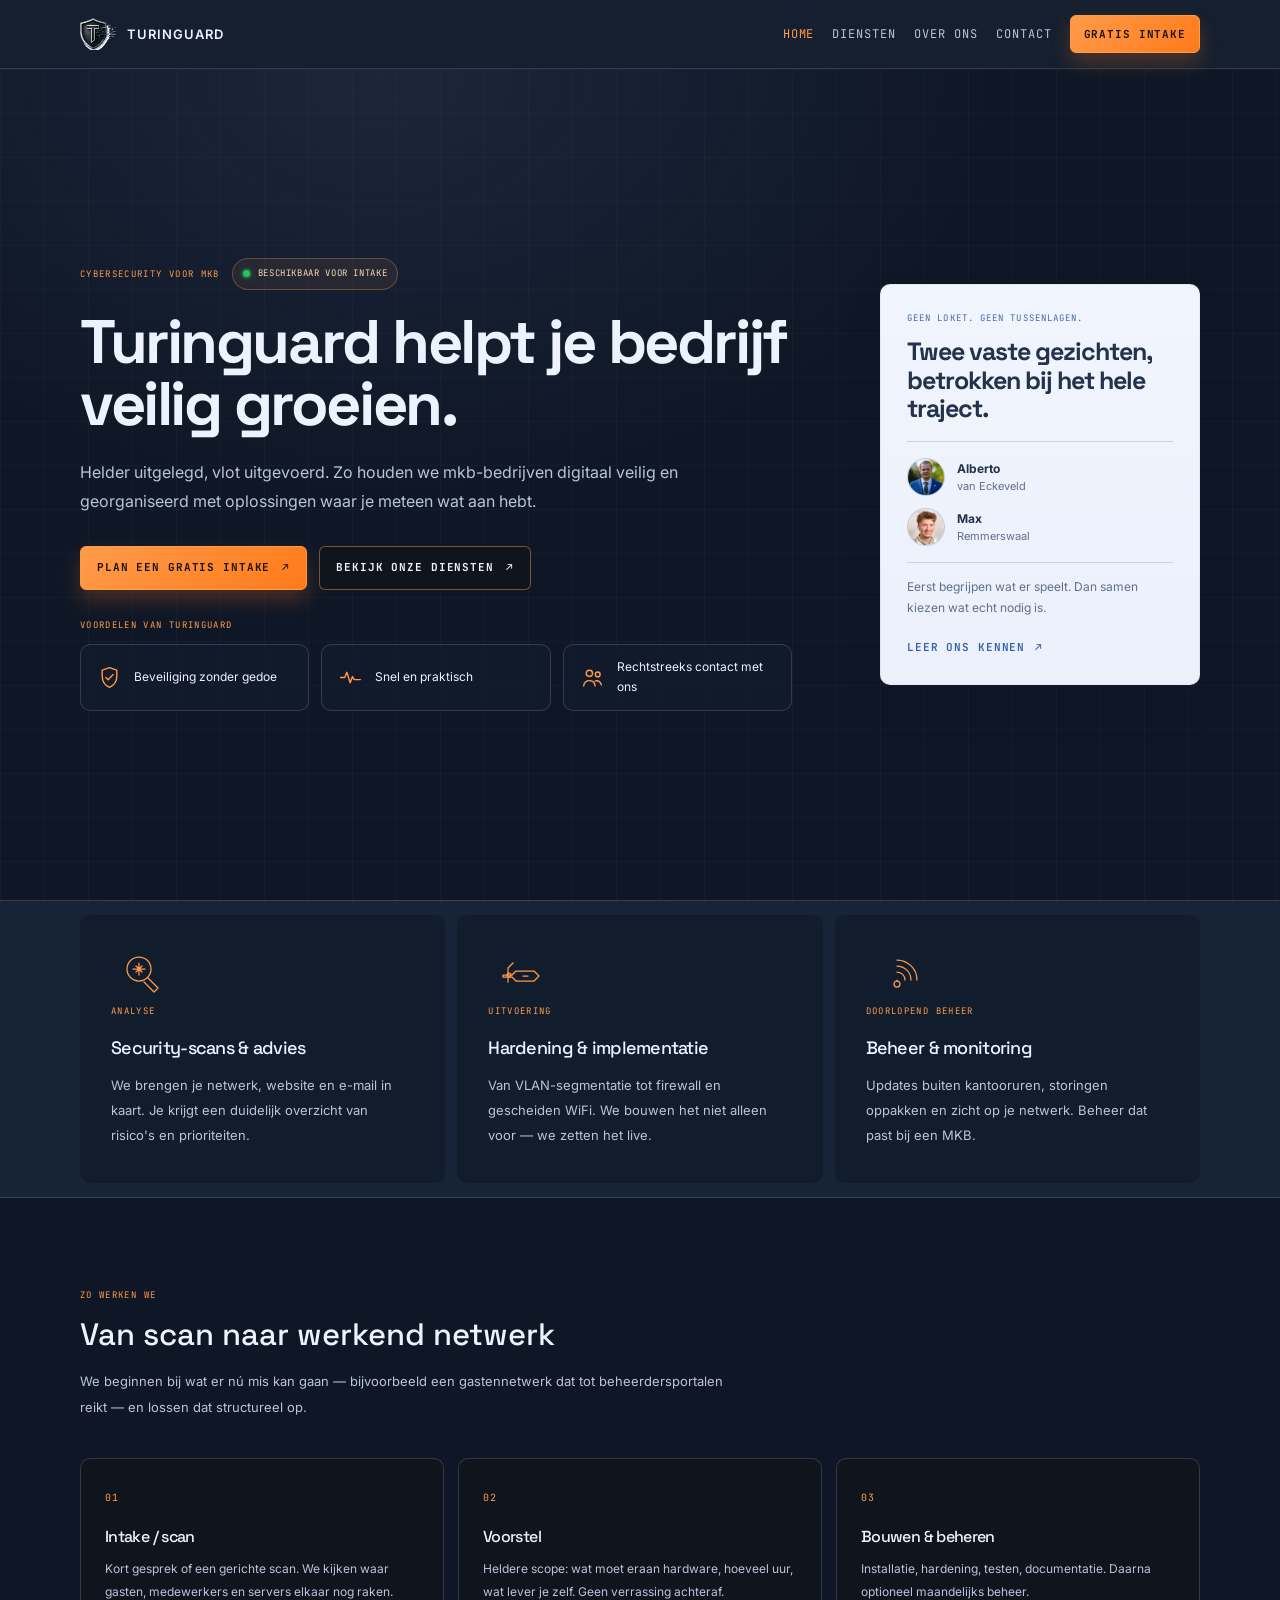
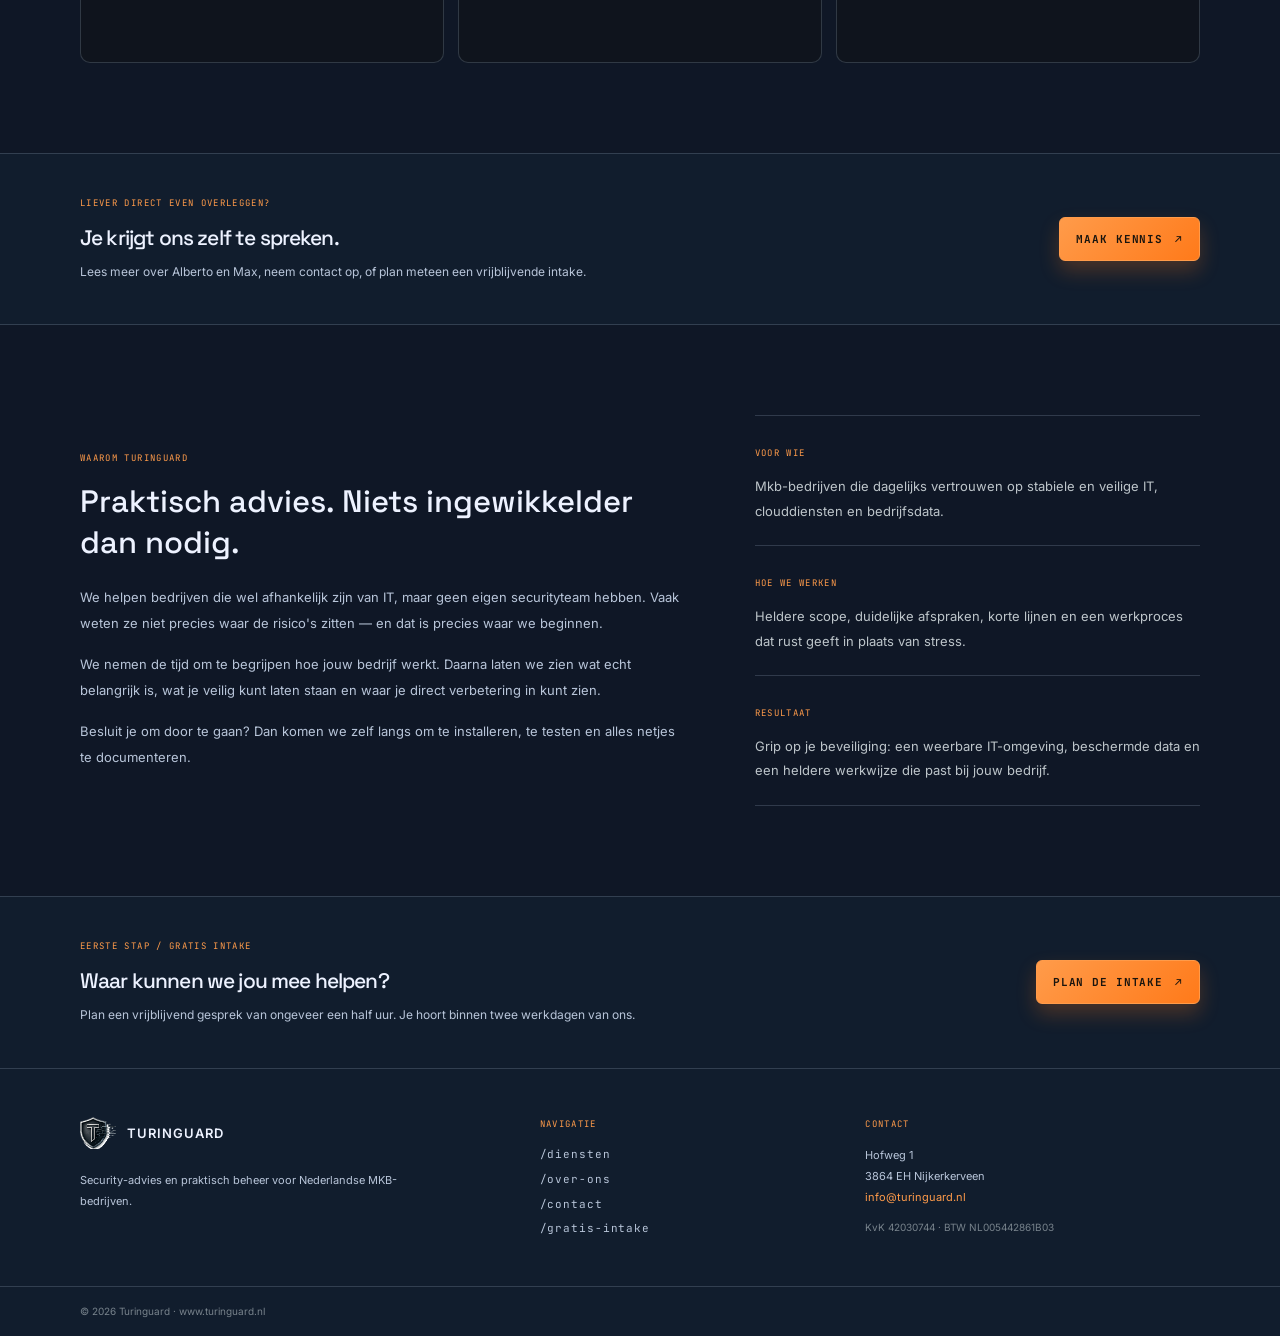
==== index.html @ 965daee1 "Update HTML website" ====
<!doctype html>
<html lang="nl">
  <head>
    <meta charset="utf-8">
    <meta name="viewport" content="width=device-width, initial-scale=1">
    <meta name="theme-color" content="#090b0e">
    <meta name="author" content="Turinguard">
    <meta name="robots" content="index, follow, max-snippet:-1, max-image-preview:large, max-video-preview:-1">
    <meta name="description" content="Turinguard helpt Nederlandse MKB-bedrijven met cybersecurity, security-scans, netwerkhardening, e-mailbeveiliging en praktisch IT-beheer. Start met een gratis intake.">
    <title>Turinguard</title>
    <link rel="canonical" href="https://turinguard.com/">
    <link rel="preconnect" href="https://fonts.googleapis.com">
    <link rel="preconnect" href="https://fonts.gstatic.com" crossorigin>
    <link rel="stylesheet" href="styles.css">
    <meta property="og:type" content="website">
    <meta property="og:site_name" content="Turinguard">
    <meta property="og:url" content="https://turinguard.com/">
    <meta property="og:title" content="Turinguard | Cybersecurity voor het MKB">
    <meta property="og:description" content="Turinguard helpt Nederlandse MKB-bedrijven met cybersecurity, security-scans, netwerkhardening, e-mailbeveiliging en praktisch IT-beheer.">
    <meta property="og:image" content="https://turinguard.com/logo.png">
    <meta name="twitter:card" content="summary_large_image">
    <meta name="twitter:title" content="Turinguard | Cybersecurity voor het MKB">
    <meta name="twitter:description" content="Turinguard helpt Nederlandse MKB-bedrijven met cybersecurity, security-scans, netwerkhardening, e-mailbeveiliging en praktisch IT-beheer.">
    <meta name="twitter:image" content="https://turinguard.com/logo.png">
    <script type="application/ld+json">
      {
        "@context": "https://schema.org",
        "@graph": [
          {
            "@type": "Organization",
            "@id": "https://turinguard.com/#organization",
            "name": "Turinguard",
            "url": "https://turinguard.com/",
            "logo": "https://turinguard.com/logo.png"
          },
          {
            "@type": "WebSite",
            "@id": "https://turinguard.com/#website",
            "name": "Turinguard",
            "url": "https://turinguard.com/",
            "publisher": { "@id": "https://turinguard.com/#organization" }
          }
        ]
      }
    </script>
  </head>
  <body>
    <header class="site-header">
      <div class="header-inner wrap">
        <a class="brand" href="#home" aria-label="Turinguard, home">
          <img src="logo.png" alt="" width="36" height="32">
          <span>TURINGUARD</span>
        </a>
        <details class="mobile-nav">
          <summary aria-label="Navigatie openen"><span></span><span></span><span></span></summary>
          <nav aria-label="Mobiele hoofdnavigatie">
            <a href="index.html" aria-current="page">Home</a>
            <a href="diensten.html">Diensten</a>
            <a href="over-ons.html">Over ons</a>
            <a href="contact.html">Contact</a>
            <a class="button button-small" href="intake.html">Gratis intake</a>
          </nav>
        </details>
        <nav class="desktop-nav" aria-label="Hoofdnavigatie">
          <a href="index.html" aria-current="page">Home</a>
          <a href="diensten.html">Diensten</a>
          <a href="over-ons.html">Over ons</a>
          <a href="contact.html">Contact</a>
          <a class="button button-small" href="intake.html">Gratis intake</a>
        </nav>
      </div>
    </header>

    <main>
      <section class="hero grid-bg" id="home">
        <div class="wrap hero-content">
          <div class="hero-copy">
            <div class="eyebrow-row">
              <p class="eyebrow">Cybersecurity voor MKB</p>
              <span class="status-chip"><span class="status-dot"></span>Beschikbaar voor intake</span>
            </div>
            <h1>Turinguard helpt je bedrijf veilig groeien.</h1>
            <p class="intro">Helder uitgelegd, vlot uitgevoerd. Zo houden we mkb-bedrijven digitaal veilig en georganiseerd met oplossingen waar je meteen wat aan hebt.</p>
            <div class="button-row">
              <a class="button" href="intake.html">Plan een gratis intake <span aria-hidden="true">↗</span></a>
              <a class="button button-outline" href="diensten.html">Bekijk onze diensten <span aria-hidden="true">↗</span></a>
            </div>
            <p class="eyebrow hero-points-title" id="hero-benefits-title">Voordelen van Turinguard</p>
            <ul class="hero-points" aria-labelledby="hero-benefits-title">
              <li><span class="icon-badge icon-shield" aria-hidden="true"><svg viewBox="0 0 24 24" focusable="false"><path d="M12 2.5 19 5v5.8c0 4.9-2.9 8.8-7 10.7-4.1-1.9-7-5.8-7-10.7V5l7-2.5Z"/><path d="m8.5 12 2.2 2.2 4.8-5"/></svg></span>Beveiliging zonder gedoe</li>
              <li><span class="icon-badge icon-pulse" aria-hidden="true"><svg viewBox="0 0 24 24" focusable="false"><path d="M2.5 12h4l2-5 3.2 10 2.2-6 1.6 3h6"/></svg></span>Snel en praktisch</li>
              <li><span class="icon-badge icon-people" aria-hidden="true"><svg viewBox="0 0 24 24" focusable="false"><circle cx="9" cy="8" r="3"/><circle cx="17" cy="9" r="2.3"/><path d="M3.5 20c.5-3.2 2.3-5 5.5-5s5 1.8 5.5 5M14.5 15.3c2.8-.7 5.1.8 6 3.7"/></svg></span>Rechtstreeks contact met ons</li>
            </ul>
          </div>
          <aside class="team-card" aria-label="Maak kennis met Alberto en Max">
            <p class="eyebrow">Geen loket. Geen tussenlagen.</p>
            <h2>Twee vaste gezichten, betrokken bij het hele traject.</h2>
            <div class="team-people">
              <div class="team-person"><a href="https://www.linkedin.com/in/alberto-van-eckeveld-034b0721b/" target="_blank" rel="noopener noreferrer" aria-label="Alberto van Eckeveld on LinkedIn"><img class="team-photo" src="foto-alberto.png" alt="Alberto van Eckeveld" width="38" height="38"></a><p><strong>Alberto</strong><span>van Eckeveld</span></p></div>
              <div class="team-person"><a href="https://www.linkedin.com/in/max-remmerswaal-26a378349/" target="_blank" rel="noopener noreferrer" aria-label="Max Remmerswaal on LinkedIn"><img class="team-photo" src="foto-max.jpg" alt="Max Remmerswaal" width="38" height="38"></a><p><strong>Max</strong><span>Remmerswaal</span></p></div>
            </div>
            <p class="team-note">Eerst begrijpen wat er speelt. Dan samen kiezen wat echt nodig is.</p>
            <a class="team-link" href="over-ons.html">Leer ons kennen <span aria-hidden="true">↗</span></a>
          </aside>
        </div>
      </section>

      <section class="service-strip" id="diensten" aria-label="Onze diensten">
        <div class="wrap service-grid">
          <article class="service-summary">
            <div class="service-icon" aria-hidden="true"><svg viewBox="0 0 48 48" focusable="false"><circle cx="21" cy="21" r="12"/><path d="m30 30 10 10-4 4-10-10M15 21h12M21 15v12M18 18l6 6M24 18l-6 6"/></svg></div>
            <p class="eyebrow">analyse</p>
            <h2>Security-scans &amp; advies</h2>
            <p>We brengen je netwerk, website en e-mail in kaart. Je krijgt een duidelijk overzicht van risico's en prioriteiten.</p>
          </article>
          <article class="service-summary">
            <div class="service-icon" aria-hidden="true"><svg viewBox="0 0 48 48" focusable="false"><path d="M8 27h9l4-4h18l5 5-5 5H21l-4-4H8z"/><path d="M13 27v-7l5-5M13 34v-4M28 28h5"/><circle cx="14" cy="27" r="2"/></svg></div>
            <p class="eyebrow">uitvoering</p>
            <h2>Hardening &amp; implementatie</h2>
            <p>Van VLAN-segmentatie tot firewall en gescheiden WiFi. We bouwen het niet alleen voor — we zetten het live.</p>
          </article>
          <article class="service-summary">
            <div class="service-icon" aria-hidden="true"><svg viewBox="0 0 48 48" focusable="false"><path d="M24 33v-1M24 24a8 8 0 0 1 8 8M24 18a14 14 0 0 1 14 14M24 12a20 20 0 0 1 20 20"/><circle cx="24" cy="36" r="3"/></svg></div>
            <p class="eyebrow">doorlopend beheer</p>
            <h2>Beheer &amp; monitoring</h2>
            <p>Updates buiten kantooruren, storingen oppakken en zicht op je netwerk. Beheer dat past bij een MKB.</p>
          </article>
        </div>
      </section>

      <section class="section wrap process-section">
        <div class="section-heading">
          <p class="eyebrow">zo werken we</p>
          <h2>Van scan naar werkend netwerk</h2>
          <p>We beginnen bij wat er nú mis kan gaan — bijvoorbeeld een gastennetwerk dat tot beheerdersportalen reikt — en lossen dat structureel op.</p>
        </div>
        <ol class="process-grid">
          <li><span class="step-number">01</span><h3>Intake / scan</h3><p>Kort gesprek of een gerichte scan. We kijken waar gasten, medewerkers en servers elkaar nog raken.</p></li>
          <li><span class="step-number">02</span><h3>Voorstel</h3><p>Heldere scope: wat moet eraan hardware, hoeveel uur, wat lever je zelf. Geen verrassing achteraf.</p></li>
          <li><span class="step-number">03</span><h3>Bouwen &amp; beheren</h3><p>Installatie, hardening, testen, documentatie. Daarna optioneel maandelijks beheer.</p></li>
        </ol>
      </section>

      <section class="page-cta"><div class="wrap cta-inner"><div><p class="eyebrow">liever direct even overleggen?</p><h2>Je krijgt ons zelf te spreken.</h2><p>Lees meer over Alberto en Max, neem contact op, of plan meteen een vrijblijvende intake.</p></div><a class="button" href="over-ons.html">Maak kennis <span aria-hidden="true">↗</span></a></div></section>

      <section class="section wrap about-section" id="over-ons">
        <div class="about-copy">
          <p class="eyebrow">Waarom Turinguard</p>
          <h2>Praktisch advies. Niets ingewikkelder dan nodig.</h2>
          <p>We helpen bedrijven die wel afhankelijk zijn van IT, maar geen eigen securityteam hebben. Vaak weten ze niet precies waar de risico's zitten — en dat is precies waar we beginnen.</p>
          <p>We nemen de tijd om te begrijpen hoe jouw bedrijf werkt. Daarna laten we zien wat echt belangrijk is, wat je veilig kunt laten staan en waar je direct verbetering in kunt zien.</p>
          <p>Besluit je om door te gaan? Dan komen we zelf langs om te installeren, te testen en alles netjes te documenteren.</p>
        </div>
        <div class="about-facts">
          <article><span class="eyebrow">voor wie</span><p>Mkb-bedrijven die dagelijks vertrouwen op stabiele en veilige IT, clouddiensten en bedrijfsdata.</p></article>
          <article><span class="eyebrow">hoe we werken</span><p>Heldere scope, duidelijke afspraken, korte lijnen en een werkproces dat rust geeft in plaats van stress.</p></article>
          <article><span class="eyebrow">resultaat</span><p>Grip op je beveiliging: een weerbare IT-omgeving, beschermde data en een heldere werkwijze die past bij jouw bedrijf.</p></article>
        </div>
      </section>

      <section class="page-cta"><div class="wrap cta-inner"><div><p class="eyebrow">eerste stap / gratis intake</p><h2>Waar kunnen we jou mee helpen?</h2><p>Plan een vrijblijvend gesprek van ongeveer een half uur. Je hoort binnen twee werkdagen van ons.</p></div><a class="button" href="intake.html">Plan de intake <span aria-hidden="true">↗</span></a></div></section>
    </main>

    <footer class="site-footer">
      <div class="wrap footer-grid">
        <div><a class="brand" href="index.html"><img src="logo.png" alt="" width="36" height="32" loading="lazy" decoding="async"><span>TURINGUARD</span></a><p class="footer-intro">Security-advies en praktisch beheer voor Nederlandse MKB-bedrijven.</p></div>
        <div><p class="eyebrow">navigatie</p><ul class="footer-links"><li><a href="diensten.html">/diensten</a></li><li><a href="over-ons.html">/over-ons</a></li><li><a href="contact.html">/contact</a></li><li><a href="intake.html">/gratis-intake</a></li></ul></div>
        <div><p class="eyebrow">contact</p><p class="footer-contact">Hofweg 1<br>3864 EH Nijkerkerveen<br><a href="mailto:info@turinguard.nl">info@turinguard.nl</a></p><p class="legal">KvK 42030744 · BTW NL005442861B03</p></div>
      </div>
      <div class="footer-bottom"><p class="wrap">© 2026 Turinguard · www.turinguard.nl</p></div>
    </footer>
  </body>
</html>
---- styles.css ----
@import url("https://fonts.googleapis.com/css2?family=Inter:wght@400;500;600;700;800&family=JetBrains+Mono:wght@400;500;600;700&family=Space+Grotesk:wght@400;500;600;700&display=swap");

:root {
  color-scheme: dark;
  --font-body: "Inter", sans-serif;
  --font-heading: "Space Grotesk", sans-serif;
  --font-accent: "JetBrains Mono", monospace;
  --background: #0f1726;
  --foreground: #edf2ff;
  --muted: #b8c5d9;
  --line: rgba(148, 163, 184, 0.25);
  --surface: #111d2d;
  --accent: #ff9b4a;
  --accent-strong: #ff7a1a;
  --accent-soft: rgba(255, 155, 74, 0.14);
  --accent-contrast: #19140e;
  --ink: #f7f9fc;
  --panel: #f5f7fb;
  --panel-ink: #24324c;
  --panel-muted: #61708c;
  --card-radius: 10px;
  --content-width: 1120px;
}

* { box-sizing: border-box; }
html { scroll-behavior: smooth; scroll-padding-top: 84px; }
body { margin: 0; background: var(--background); color: var(--foreground); font: 15px/1.7 var(--font-body); }
body, p, li, a, input, select, textarea, button { font-family: var(--font-body); }

h1, h2, h3, h4, h5, h6 { font-family: var(--font-heading); letter-spacing: -0.04em; }

a { color: inherit; text-decoration: none; }
button, input, select, textarea { font: inherit; }
::selection { background: rgba(255, 155, 74, 0.35); color: var(--foreground); }
.wrap { width: min(var(--content-width), calc(100% - 48px)); margin-inline: auto; }

.site-header { position: sticky; z-index: 10; top: 0; border-bottom: 1px solid rgb(52 65 86 / 85%); background: rgb(23 33 49 / 90%); backdrop-filter: blur(14px); }
.header-inner { position: relative; display: flex; min-height: 68px; align-items: center; justify-content: space-between; }
.brand { display: inline-flex; align-items: center; gap: 11px; font-size: 13px; font-weight: 600; letter-spacing: .08em; transition: transform .2s ease, filter .2s ease; }
.brand:hover { transform: translateY(-1px); }
.brand img { width: 36px; height: 32px; object-fit: contain; filter: brightness(1.1) contrast(1.1); }
.desktop-nav { position: relative; display: flex; align-items: center; gap: 18px; }
.desktop-nav > a:not(.button) { color: var(--muted); font-size: 12px; font-family: var(--font-accent); letter-spacing: .08em; text-transform: uppercase; transition: color .2s ease, transform .2s ease; }
.desktop-nav > a[aria-current="page"] { color: var(--accent); }
.desktop-nav > a:not(.button):hover, .footer-links a:hover { color: var(--accent); transform: translateY(-1px); }
.mobile-nav { display: none; }

.terminal-menu {
  position: relative;
  display: inline-block;
}
.terminal-menu summary {
  list-style: none;
  cursor: pointer;
  padding: 8px 12px;
  border: 1px solid rgba(255, 155, 74, 0.35);
  background: rgba(17, 29, 45, 0.7);
  border-radius: 8px;
  color: var(--accent);
  font-family: var(--font-accent);
  font-size: 10px;
  letter-spacing: .12em;
  text-transform: lowercase;
  transition: border-color .2s ease, transform .2s ease;
}
.terminal-menu summary::-webkit-details-marker { display: none; }
.terminal-menu summary:hover { border-color: rgba(255, 155, 74, 0.7); transform: translateY(-1px); }
.terminal-menu[open] summary { border-color: rgba(255, 155, 74, 0.8); }
.terminal-nav {
  position: absolute;
  top: 48px;
  right: 0;
  width: min(340px, calc(100vw - 32px));
  padding: 16px 18px 12px;
  border: 1px solid rgba(255, 155, 74, 0.35);
  border-radius: 14px;
  background: rgba(15, 23, 38, 0.96);
  box-shadow: inset 0 0 0 1px rgba(255, 155, 74, 0.12), 0 20px 40px rgba(0, 0, 0, 0.26);
}
.terminal-nav::before {
  content: "";
  position: absolute;
  inset: 0 0 auto 0;
  height: 30px;
  border-bottom: 1px solid rgba(148, 163, 184, 0.2);
  background: linear-gradient(180deg, rgba(255, 255, 255, 0.02), transparent);
}
.terminal-nav-header {
  display: flex;
  align-items: center;
  gap: 7px;
  padding: 0 0 10px;
  color: var(--muted);
  font-family: var(--font-accent);
  font-size: 10px;
  letter-spacing: .12em;
  text-transform: uppercase;
}
.terminal-nav-header span {
  display: inline-block;
  width: 9px;
  height: 9px;
  border-radius: 50%;
  background: rgba(255, 155, 74, 0.8);
}
.terminal-nav-header span:nth-child(2) { background: rgba(148, 163, 184, 0.8); }
.terminal-nav-header span:nth-child(3) { background: rgba(80, 90, 110, 0.8); }
.terminal-nav-body {
  position: relative;
  padding-top: 8px;
  color: var(--foreground);
}
.terminal-nav-body .nav-title {
  margin: 0 0 12px;
  color: #dfe7f6;
  font-family: var(--font-accent);
  font-size: 11px;
  letter-spacing: .12em;
  text-transform: uppercase;
}
.terminal-nav-body .nav-shell {
  display: block;
  margin-bottom: 12px;
  color: #d2d9ef;
  font-family: var(--font-accent);
  font-size: 11px;
  letter-spacing: .04em;
}
.terminal-nav-body .nav-shell strong {
  color: var(--accent);
  font-weight: 700;
}
.terminal-nav-links {
  display: grid;
  gap: 6px;
  margin: 0;
  padding: 0 0 0 18px;
  list-style: none;
}
.terminal-nav-links li { line-height: 1.4; }
.terminal-nav-links a {
  color: var(--muted);
  font-family: var(--font-accent);
  font-size: 11px;
  line-height: 1.6;
  transition: color .2s ease, transform .2s ease;
}
.terminal-nav-links a:hover { color: var(--accent); transform: translateX(2px); }
.terminal-nav-links a[aria-current="page"] { color: var(--accent); }
.terminal-nav-caret {
  display: inline-block;
  margin-top: 8px;
  color: var(--accent);
  font-size: 14px;
  animation: blink 1.3s step-end infinite;
}
@keyframes blink {
  50% { opacity: 0; }
}

@keyframes rise-in {
  from { opacity: 0; transform: translateY(14px); }
  to { opacity: 1; transform: translateY(0); }
}
@keyframes grid-drift {
  to { background-position: 22px 22px, 22px 22px; }
}
@keyframes status-pulse {
  50% { box-shadow: 0 0 0 5px rgba(34, 197, 94, 0.16), 0 0 12px rgba(34, 197, 94, 0.55); }
}

.button { display: inline-flex; min-height: 44px; align-items: center; justify-content: center; gap: 12px; padding: 10px 16px; border: 1px solid var(--accent); border-radius: 6px; background: linear-gradient(135deg, var(--accent) 0%, var(--accent-strong) 100%); color: var(--accent-contrast); font-family: var(--font-accent); font-size: 11px; font-weight: 700; letter-spacing: .08em; text-transform: uppercase; box-shadow: 0 10px 20px rgba(255, 122, 26, 0.24); transition: background .2s ease, border-color .2s ease, transform .2s ease, box-shadow .2s ease; }
.button:hover { transform: translateY(-1px); box-shadow: 0 14px 28px rgba(255, 122, 26, 0.32); }
.button-small { min-height: 38px; padding: 7px 13px; }
.button-outline { border-color: rgba(255, 155, 74, 0.45); background: rgba(16, 20, 27, 0.7); color: var(--foreground); box-shadow: none; }
.button-outline:hover { border-color: rgba(255, 155, 74, 0.8); background: rgba(17, 29, 45, 0.95); }
.button-row { display: flex; flex-wrap: wrap; gap: 12px; margin-top: 30px; }

.grid-bg { background-color: var(--background); background-image: linear-gradient(to right, rgb(255 255 255 / 3.5%) 1px, transparent 1px), linear-gradient(to bottom, rgb(255 255 255 / 3.5%) 1px, transparent 1px); background-size: 44px 44px; }
.hero { position: relative; display: grid; min-height: calc(100svh - 68px); align-items: center; overflow: hidden; border-bottom: 1px solid var(--line); background-image: radial-gradient(ellipse 70% 75% at 30% 0%, rgb(93 120 172 / 16%), transparent 68%), linear-gradient(to right, rgb(255 255 255 / 2.5%) 1px, transparent 1px), linear-gradient(to bottom, rgb(255 255 255 / 2.5%) 1px, transparent 1px); background-size: auto, 44px 44px, 44px 44px; }
.hero { animation: grid-drift 32s linear infinite alternate; }
.hero-copy > * { animation: rise-in .7s cubic-bezier(.2, .7, .2, 1) both; }
.hero-copy > :nth-child(1) { animation-delay: .08s; }
.hero-copy > :nth-child(2) { animation-delay: .16s; }
.hero-copy > :nth-child(3) { animation-delay: .24s; }
.hero-copy > :nth-child(4) { animation-delay: .32s; }
.hero-copy > :nth-child(5) { animation-delay: .4s; }
.team-card { animation: rise-in .75s .25s cubic-bezier(.2, .7, .2, 1) both; }
.hero-content { position: relative; z-index: 1; display: grid; grid-template-columns: minmax(0, 1fr) 320px; align-items: center; gap: clamp(40px, 7vw, 88px); padding-block: clamp(42px, 7vh, 74px); }
.hero-copy { min-width: 0; }
.eyebrow-row { display: flex; flex-wrap: wrap; align-items: center; gap: 12px; }
.eyebrow { margin: 0; color: var(--accent); font-family: var(--font-accent); font-size: 9px; letter-spacing: .15em; line-height: 1.6; text-transform: uppercase; }
.eyebrow span { color: #70817f; }
h1, h2, h3, p { margin-top: 0; }
h1 { max-width: 760px; margin-bottom: 0; margin-top: 21px; font-size: clamp(42px, 4.8vw, 66px); line-height: 1.02; }
.intro { max-width: 670px; margin: 22px 0 0; color: var(--muted); font-size: 16px; line-height: 1.8; }
.hero-points-title { margin: 28px 0 0; }
.hero-points { display: grid; grid-template-columns: repeat(3, minmax(0, 1fr)); gap: 12px; margin: 12px 0 0; padding: 0; list-style: none; }
.hero-points li { display: flex; align-items: center; gap: 10px; padding: 12px 14px; border: 1px solid var(--line); border-radius: 10px; background: rgba(17, 29, 45, 0.6); color: var(--foreground); font-size: 12px; }
.icon-badge { display: inline-grid; place-items: center; width: 29px; height: 29px; flex: 0 0 auto; color: var(--accent); }
.icon-badge svg { width: 25px; height: 25px; fill: none; stroke: currentColor; stroke-linecap: round; stroke-linejoin: round; stroke-width: 1.35; }
.status-chip { display: inline-flex; align-items: center; gap: 8px; padding: 7px 10px; border: 1px solid rgba(255, 155, 74, 0.3); border-radius: 999px; background: rgba(255, 155, 74, 0.08); color: #f8d6b4; font-family: var(--font-accent); font-size: 9px; letter-spacing: .07em; text-transform: uppercase; }
.hero-note { margin-top: 25px; padding-top: 13px; border-top: 1px solid var(--line); color: #b4bfd0; font-size: 11px; }
.status-dot { width: 7px; height: 7px; border-radius: 50%; background: #22c55e; box-shadow: 0 0 0 2px rgba(34, 197, 94, 0.25), 0 0 10px rgba(34, 197, 94, 0.45); animation: status-pulse 2.2s ease-in-out infinite; }
.team-card { padding: 26px; background: linear-gradient(180deg, #f1f5fe 0%, #ebf0fa 100%); color: var(--panel-ink); border: 1px solid rgba(49, 93, 169, 0.08); box-shadow: 0 22px 38px rgba(15, 23, 38, 0.12); transition: transform .28s ease, box-shadow .28s ease, border-color .28s ease; }
.team-card .eyebrow { color: #4568aa; font-size: 9px; letter-spacing: .12em; }
.team-card h2 { margin: 12px 0 18px; font-size: 25px; line-height: 1.15; }
.team-card .team-link { font-family: var(--font-accent); letter-spacing: .08em; text-transform: uppercase; }
.team-people { display: grid; gap: 12px; padding-block: 16px; border-block: 1px solid #cbd3e1; }
.team-person { display: flex; align-items: center; gap: 12px; transition: transform .2s ease; }
.team-person:hover { transform: translateX(2px); }
.team-photo { display: block; width: 38px; height: 38px; flex: 0 0 auto; border-radius: 50%; object-fit: cover; border: 1px solid rgba(49, 93, 169, 0.22); background: #e2eaf8; transition: transform .25s ease, box-shadow .25s ease, border-color .25s ease; }
.team-person:hover .team-photo { transform: scale(1.06); box-shadow: 0 8px 18px rgba(49, 93, 169, 0.18); border-color: rgba(49, 93, 169, 0.4); }
.team-person p { margin: 0; font-size: 12px; line-height: 1.5; }
.team-person strong, .team-person p span { display: block; }
.team-person p span { color: var(--panel-muted); font-size: 11px; }
.team-note { margin: 14px 0 0; color: var(--panel-muted); font-size: 12px; line-height: 1.7; }
.team-link { display: inline-flex; align-items: center; gap: 10px; margin-top: 20px; color: #315da9; font-size: 11px; font-weight: 600; transition: color .2s ease, transform .2s ease; }
.team-link:hover { color: #203f79; transform: translateX(2px); }

.service-strip { border-bottom: 1px solid var(--line); background: #172438; }
.service-grid { display: grid; grid-template-columns: repeat(3, 1fr); gap: 12px; padding-block: 14px; }
.service-summary { min-height: 226px; padding: 32px 30px 34px; background: var(--surface); border: 1px solid transparent; transition: transform .28s ease, box-shadow .28s ease, border-color .28s ease; }
.service-summary h2 { margin: 15px 0 10px; font-size: 18px; font-weight: 500; }
.service-summary > p:last-child { max-width: 340px; margin: 0; color: var(--muted); font-size: 13px; line-height: 1.9; }
.service-icon { display: inline-grid; place-items: center; width: 62px; height: 48px; color: var(--accent); }
.service-icon svg { width: 48px; height: 48px; fill: none; stroke: currentColor; stroke-linecap: round; stroke-linejoin: round; stroke-width: 1.25; }

.section { padding-block: clamp(76px, 10vh, 112px); }
.section-heading { max-width: 650px; }
.section-heading h2, .about-copy h2, .contact-copy h2 { margin: 12px 0; font-size: 31px; font-weight: 500; letter-spacing: 0; line-height: 1.35; }
.section-heading > p:last-child, .about-copy > p:not(.eyebrow), .contact-copy > p:not(.eyebrow) { max-width: 680px; margin-bottom: 0; color: var(--muted); font-size: 13px; line-height: 2; }
.process-grid { display: grid; grid-template-columns: repeat(3, 1fr); gap: 14px; margin: 38px 0 0; padding: 0; list-style: none; }
.process-grid li { min-height: 205px; padding: 24px; border: 1px solid var(--line); background: rgb(16 21 27 / 70%); transition: transform .28s ease, box-shadow .28s ease, border-color .28s ease; }
.step-number, .service-category { color: var(--accent); font-family: var(--font-accent); font-size: 10px; letter-spacing: .13em; }
.process-grid h3, .detail-item h3 { margin: 15px 0 8px; font-size: 16px; font-weight: 500; }
.process-grid p { margin: 0; color: var(--muted); font-size: 12px; line-height: 1.9; }

.detail-section { border-block: 1px solid var(--line); }
.detail-content { padding-block: 82px 90px; }
.detail-list { margin-top: 36px; border-top: 1px solid var(--line); }
.detail-item { display: grid; grid-template-columns: 90px minmax(0, 1fr); gap: 12px; padding: 25px 0; border-bottom: 1px solid var(--line); }
.detail-item h3 { margin: 0; }
.detail-lead { margin: 7px 0 14px; color: var(--muted); font-size: 12px; }
.detail-item ul { display: grid; grid-template-columns: repeat(3, 1fr); gap: 8px; margin: 0; padding: 0; list-style: none; }
.detail-item li { padding: 10px 12px; border: 1px solid var(--line); color: #c5cbd0; font-size: 11px; line-height: 1.7; }
.text-link { display: inline-flex; gap: 10px; margin-top: 27px; color: var(--accent); font-size: 12px; }
.text-link:hover, address a:hover { color: var(--accent-hover); }

.about-section { display: grid; grid-template-columns: minmax(0, 1.15fr) minmax(260px, .85fr); gap: 72px; align-items: center; }
.about-copy h2 { max-width: 720px; margin-top: 15px; margin-bottom: 20px; }
.about-copy > p:not(.eyebrow) + p { margin-top: 15px; }
.about-facts { border-top: 1px solid var(--line); }
.about-facts article { padding: 22px 0; border-bottom: 1px solid var(--line); }
.about-facts p { margin: 10px 0 0; color: #bdc5ca; font-size: 13px; line-height: 1.9; }

.contact-band { border-block: 1px solid var(--line); background: #0d1216; }
.contact-layout { display: grid; grid-template-columns: minmax(0, .9fr) minmax(400px, 1.1fr); gap: 70px; padding-block: 82px; }
.contact-copy h2 { margin-top: 15px; }
.contact-points { display: grid; gap: 9px; margin: 24px 0; padding: 0; color: #c5cbd0; font-size: 12px; list-style: none; }
.contact-points span { margin-right: 8px; color: var(--accent); }
address { color: var(--muted); font-size: 12px; font-style: normal; line-height: 2; }
address a, .footer-contact a { color: var(--accent); }
.intake-form { padding: 28px; border: 1px solid var(--line); background: var(--surface); }
.form-grid { display: grid; grid-template-columns: repeat(2, minmax(0, 1fr)); gap: 19px 15px; }
.form-grid label { display: block; color: #b5bec4; font-size: 11px; }
.form-wide { grid-column: 1 / -1; }
.form-grid input, .form-grid select, .form-grid textarea { display: block; width: 100%; min-height: 43px; margin-top: 7px; padding: 10px 11px; border: 1px solid var(--line); border-radius: 3px; outline: none; background: var(--background); color: var(--foreground); font-size: 12px; }
.form-grid textarea { min-height: 100px; resize: vertical; }
.form-grid input:focus, .form-grid select:focus, .form-grid textarea:focus { border-color: var(--accent); box-shadow: 0 0 0 3px rgb(118 151 232 / 14%); }
.form-grid input::placeholder, .form-grid textarea::placeholder { color: #65717b; }
.intake-form button { margin-top: 21px; cursor: pointer; }
.form-note { margin: 11px 0 0; color: #818c95; font-size: 10px; line-height: 1.8; }

.site-footer { background: var(--surface); }
.footer-grid { display: grid; grid-template-columns: 1.2fr .8fr 1fr; gap: 58px; padding-block: 48px; }
.footer-intro { max-width: 320px; margin: 14px 0 0; color: var(--muted); font-size: 11px; line-height: 1.9; }
.footer-links { display: grid; gap: 6px; margin: 14px 0 0; padding: 0; color: var(--muted); font-size: 11px; list-style: none; }
.footer-links a { font-family: var(--font-accent); letter-spacing: .08em; text-transform: lowercase; }
.footer-contact { margin: 14px 0 0; color: var(--muted); font-size: 11px; line-height: 1.9; }
.legal { margin: 11px 0 0; color: #78838c; font-size: 10px; }
.footer-bottom { border-top: 1px solid var(--line); }
.footer-bottom p { margin-block: 0; padding-block: 16px; color: #78838c; font-size: 10px; }

.page-heading { padding-block: 76px 60px; border-bottom: 1px solid var(--line); background: radial-gradient(ellipse 70% 75% at 48% -25%, rgb(49 89 173 / 18%), transparent 68%), var(--background); }
.page-heading > .wrap > * { animation: rise-in .7s cubic-bezier(.2, .7, .2, 1) both; }
.page-heading > .wrap > :nth-child(1) { animation-delay: .08s; }
.page-heading > .wrap > :nth-child(2) { animation-delay: .16s; }
.page-heading > .wrap > :nth-child(3) { animation-delay: .24s; }
.page-heading h1 { max-width: 840px; margin-top: 18px; font-size: clamp(32px, 4.3vw, 48px); }
.page-lead { max-width: 700px; margin: 18px 0 0; color: var(--muted); font-size: 13px; line-height: 2; }
.about-team { display: grid; grid-template-columns: minmax(230px, .8fr) minmax(0, 1.2fr); align-items: center; gap: clamp(36px, 6vw, 72px); padding-block: clamp(64px, 8vh, 92px); border-bottom: 1px solid var(--line); }
.about-team-intro h2 { margin: 12px 0; font-size: 29px; font-weight: 500; line-height: 1.25; }
.about-team-intro > p:last-child { margin: 0; color: var(--muted); font-size: 12px; line-height: 2; }
.about-people { display: grid; grid-template-columns: repeat(2, minmax(0, 1fr)); gap: 16px; }
.about-person { min-width: 0; }
.about-person img { display: block; width: min(100%, 210px); height: 210px; border: 1px solid var(--line); border-radius: 12px; object-fit: cover; object-position: center 35%; background: var(--surface); }
.about-person h3 { margin: 13px 0 0; font-size: 15px; font-weight: 500; letter-spacing: 0; }
.services-page { display: grid; gap: 14px; padding-block: clamp(56px, 8vh, 90px) clamp(72px, 10vh, 108px); }
.service-detail { display: grid; grid-template-columns: 240px minmax(0, 1fr); gap: 24px; padding: 24px; border: 1px solid var(--line); background: var(--surface); }
.service-marker { display: flex; align-items: center; gap: 12px; }
.service-marker svg { display: block; width: 72px; height: 72px; flex: 0 0 auto; fill: none; stroke: var(--accent); stroke-linecap: round; stroke-linejoin: round; stroke-width: 1.7; }
.service-marker .service-category { font-size: 14px; font-weight: 500; letter-spacing: .09em; }
.service-detail h2, .story-main h2, .contact-card h2 { margin: 0 0 10px; font-size: 20px; font-weight: 500; }
.service-detail > div > p, .story-main > p:not(.eyebrow), .contact-card > p:not(.eyebrow), .story-aside > p:not(.eyebrow) { max-width: 690px; margin: 0; color: var(--muted); font-size: 12px; line-height: 2; }
.service-detail ul { display: grid; grid-template-columns: repeat(3, minmax(0, 1fr)); gap: 8px; margin: 16px 0 0; padding: 0; list-style: none; }
.service-detail li { padding: 10px 12px; border: 1px solid var(--line); color: #c5cbd0; font-size: 11px; line-height: 1.7; }
.about-story { padding-block: clamp(72px, 9vh, 100px); }
.story-main h2 { margin-top: 12px; font-size: 27px; }
.story-steps { display: grid; grid-template-columns: repeat(3, minmax(0, 1fr)); gap: 32px; margin: 34px 0 40px; padding: 0; list-style: none; counter-reset: story-step; }
.story-step { position: relative; min-width: 0; padding: 23px 22px 25px; border: 1px solid var(--line); background: linear-gradient(145deg, rgb(17 29 45 / 88%), rgb(17 29 45 / 45%)); }
.story-step:not(:last-child)::before { position: absolute; top: 50%; right: -25px; width: 18px; height: 1px; background: var(--accent); content: ""; transform: translateY(-50%); }
.story-step:not(:last-child)::after { position: absolute; top: 50%; right: -25px; width: 7px; height: 7px; border-top: 1px solid var(--accent); border-right: 1px solid var(--accent); content: ""; transform: translateY(-50%) rotate(45deg); }
.story-step-number { display: flex; align-items: center; gap: 10px; color: var(--accent); font-family: var(--font-accent); font-size: 11px; }
.story-step-number::after { width: 34px; height: 1px; background: rgb(255 155 74 / 48%); content: ""; }
.story-step-number span { color: var(--muted); font-size: 9px; text-transform: uppercase; }
.story-step h3 { margin: 25px 0 9px; font-size: 17px; font-weight: 500; letter-spacing: 0; }
.story-step p { margin: 0; color: var(--muted); font-size: 12px; line-height: 1.9; }
.story-aside { display: grid; grid-template-columns: minmax(150px, .55fr) minmax(0, 2.45fr); gap: 22px; padding: 22px 24px; border-left: 2px solid var(--accent); background: var(--surface); }
.story-aside-title { margin: 0; color: var(--foreground); font-size: 15px; font-weight: 500; letter-spacing: 0; line-height: 1.5; }
.story-fit-copy { display: grid; grid-template-columns: repeat(3, minmax(0, 1fr)); gap: 22px; margin: 0; padding: 0; list-style: none; }
.story-fit-copy li { position: relative; padding-left: 15px; color: #bdc5ca; font-size: 11px; line-height: 1.9; }
.story-fit-copy li::before { position: absolute; top: .78em; left: 0; width: 5px; height: 5px; border-radius: 50%; background: var(--accent); content: ""; }
.contact-page { display: grid; grid-template-columns: repeat(2, minmax(0, 1fr)); gap: 24px; padding-block: clamp(56px, 8vh, 88px) clamp(72px, 10vh, 108px); }
.contact-card { display: flex; min-height: 260px; flex-direction: column; justify-content: flex-start; max-width: none; margin-inline: 0; padding: clamp(28px, 5vw, 44px); border: 1px solid var(--line); background: var(--surface); }
.contact-card h2 { margin-top: 22px; }
.contact-card p { max-width: 36ch; }
.contact-card address { margin-top: 18px; color: var(--muted); font-style: normal; line-height: 1.8; }
.contact-email { display: inline-flex; gap: 12px; margin-top: 24px; color: var(--accent); font-size: 13px; }
.intake-page { display: grid; grid-template-columns: minmax(230px, .75fr) minmax(0, 1.25fr); gap: clamp(36px, 5vw, 64px); align-items: start; padding-block: clamp(56px, 8vh, 88px) clamp(72px, 10vh, 108px); }
.intake-context { padding-top: 20px; }
.intake-context .contact-points { margin-top: 20px; }
.intake-context > p:last-child { color: var(--muted); font-size: 12px; line-height: 1.9; }
.intake-context > p:last-child a { color: var(--accent); }
.page-cta { border-block: 1px solid var(--line); background: var(--surface); transition: border-color .25s ease, transform .25s ease, box-shadow .25s ease; }
.page-cta:hover { border-color: rgba(118 151 232 / 42%); box-shadow: inset 0 0 0 1px rgba(118 151 232 / 8%); }
.cta-inner { display: flex; align-items: center; justify-content: space-between; gap: 30px; padding-block: 42px; }
.cta-inner h2 { margin: 10px 0 5px; font-size: 21px; font-weight: 500; }
.cta-inner > div > p:last-child { margin: 0; color: var(--muted); font-size: 12px; line-height: 1.8; }

.team-card, .hero-points li, .service-summary, .process-grid li, .service-detail, .service-detail li, .detail-item li, .contact-card, .story-step {
  border-radius: var(--card-radius);
  transition: translate .28s ease, box-shadow .28s ease, border-color .28s ease;
}
.team-card:hover, .hero-points li:hover, .service-summary:hover, .process-grid li:hover, .service-detail:hover, .service-detail li:hover, .detail-item li:hover, .contact-card:hover, .story-step:hover {
  translate: 0 -4px;
  border-color: rgba(255, 155, 74, 0.4);
  box-shadow: 0 16px 30px rgb(0 0 0 / 22%);
}

@supports (animation-timeline: view()) {
  .service-summary, .process-grid li, .service-detail, .contact-card, .about-facts article, .detail-item {
    animation: rise-in linear both;
    animation-timeline: view();
    animation-range: entry 0% entry 35%;
  }
}

@media (max-width: 760px) {
  .wrap { width: min(var(--content-width), calc(100% - 36px)); }
  .desktop-nav { gap: 15px; }
  .desktop-nav > a:not(.button) { font-size: 11px; }
  .hero-content { grid-template-columns: 1fr; gap: 34px; padding-block: clamp(42px, 7vh, 72px); }
  .team-card { max-width: 480px; }
  .service-summary { padding-inline: 20px; }
  .service-summary h2 { font-size: 14px; }
  .about-section { grid-template-columns: 1fr; gap: 34px; }
  .about-team { grid-template-columns: 1fr; gap: 28px; }
  .contact-page { grid-template-columns: 1fr; }
  .contact-layout { grid-template-columns: 1fr; gap: 36px; }
  .intake-page { grid-template-columns: 1fr; gap: 24px; }
}

@media (max-width: 860px) {
  .service-detail { grid-template-columns: 225px minmax(0, 1fr); gap: 18px; }
  .service-detail ul { grid-template-columns: repeat(2, minmax(0, 1fr)); }
  .story-aside { grid-template-columns: 1fr; gap: 14px; }
  .story-fit-copy { grid-template-columns: 1fr; gap: 10px; }
}

@media (max-width: 560px) {
  html { scroll-padding-top: 72px; }
  .wrap { width: calc(100% - 36px); }
  .header-inner { min-height: 60px; }
  .desktop-nav { display: none; }
  .mobile-nav { position: relative; display: block; }
  .mobile-nav summary { display: grid; width: 42px; height: 42px; align-content: center; justify-items: center; gap: 5px; border: 1px solid var(--line); border-radius: 4px; cursor: pointer; list-style: none; }
  .mobile-nav summary::-webkit-details-marker { display: none; }
  .mobile-nav summary span { width: 17px; height: 1.5px; background: var(--foreground); }
  .mobile-nav[open] summary span:first-child { transform: translateY(6.5px) rotate(45deg); }
  .mobile-nav[open] summary span:nth-child(2) { opacity: 0; }
  .mobile-nav[open] summary span:last-child { transform: translateY(-6.5px) rotate(-45deg); }
  .mobile-nav nav { position: absolute; top: 51px; right: 0; display: grid; width: min(280px, calc(100vw - 36px)); gap: 3px; padding: 12px; border: 1px solid var(--line); background: var(--surface); box-shadow: 0 18px 36px rgb(0 0 0 / 35%); }
  .mobile-nav nav a:not(.button) { padding: 10px; color: #c7d0d5; font-size: 12px; }
  .mobile-nav nav .button { margin-top: 5px; }
  .hero { min-height: calc(100svh - 60px); }
  .hero-content { gap: 28px; padding-block: clamp(36px, 6vh, 56px); }
  .eyebrow { font-size: 9px; }
  h1 { font-size: 37px; }
  .desktop-break { display: none; }
  .intro { font-size: 13px; }
  .hero-note { margin-top: 24px; }
  .team-card { padding: 22px; }
  .team-card h2 { font-size: 23px; }
  .service-grid { grid-template-columns: 1fr; }
  .service-summary { min-height: auto; padding: 24px 20px; }
  .service-summary h2 { margin-top: 9px; font-size: 15px; }
  .section { padding-block: 72px; }
  .section-heading h2, .about-copy h2, .contact-copy h2 { font-size: 25px; }
  .process-grid { grid-template-columns: 1fr; gap: 10px; margin-top: 28px; }
  .process-grid li { min-height: 0; padding: 20px; }
  .process-grid h3 { margin-top: 10px; }
  .detail-content { padding-block: 64px; }
  .detail-item { grid-template-columns: 42px minmax(0, 1fr); gap: 8px; padding-block: 22px; }
  .detail-item ul { grid-template-columns: 1fr; }
  .service-detail { grid-template-columns: 1fr; gap: 9px; }
  .about-story { padding-block: 64px 76px; }
  .story-steps { grid-template-columns: 1fr; gap: 12px; margin-block: 26px 30px; }
  .story-step { padding: 19px 20px; }
  .story-step:not(:last-child)::before { top: auto; right: 28px; bottom: -17px; width: 1px; height: 17px; transform: none; }
  .story-step:not(:last-child)::after { top: auto; right: 25px; bottom: -17px; width: 7px; height: 7px; border: 0; border-right: 1px solid var(--accent); border-bottom: 1px solid var(--accent); transform: rotate(45deg); }
  .story-step h3 { margin-top: 17px; }
  .story-aside { grid-template-columns: 1fr; gap: 14px; padding: 20px; }
  .story-fit-copy { grid-template-columns: 1fr; gap: 10px; }
  .about-team { gap: 23px; padding-block: 54px 60px; }
  .about-team-intro h2 { font-size: 25px; }
  .about-people { gap: 10px; }
  .about-person h3 { font-size: 13px; }
  .contact-page { grid-template-columns: 1fr; padding-block: 36px 76px; }
  .intake-page { padding-block: 36px 76px; }
  .service-detail ul { grid-template-columns: 1fr; }
  .contact-layout { grid-template-columns: minmax(0, 1fr); padding-block: 64px; }
  .intake-form { padding: 20px; }
  .form-grid { grid-template-columns: 1fr; }
  .form-wide { grid-column: auto; }
  .footer-grid { grid-template-columns: 1fr 1fr; gap: 30px 20px; padding-block: 38px; }
  .footer-grid > :first-child { grid-column: 1 / -1; }
  .footer-grid > :last-child { grid-column: 1 / -1; }
}

@media (prefers-reduced-motion: reduce) {
  *, *::before, *::after { scroll-behavior: auto !important; transition-duration: .01ms !important; animation: none !important; }
}
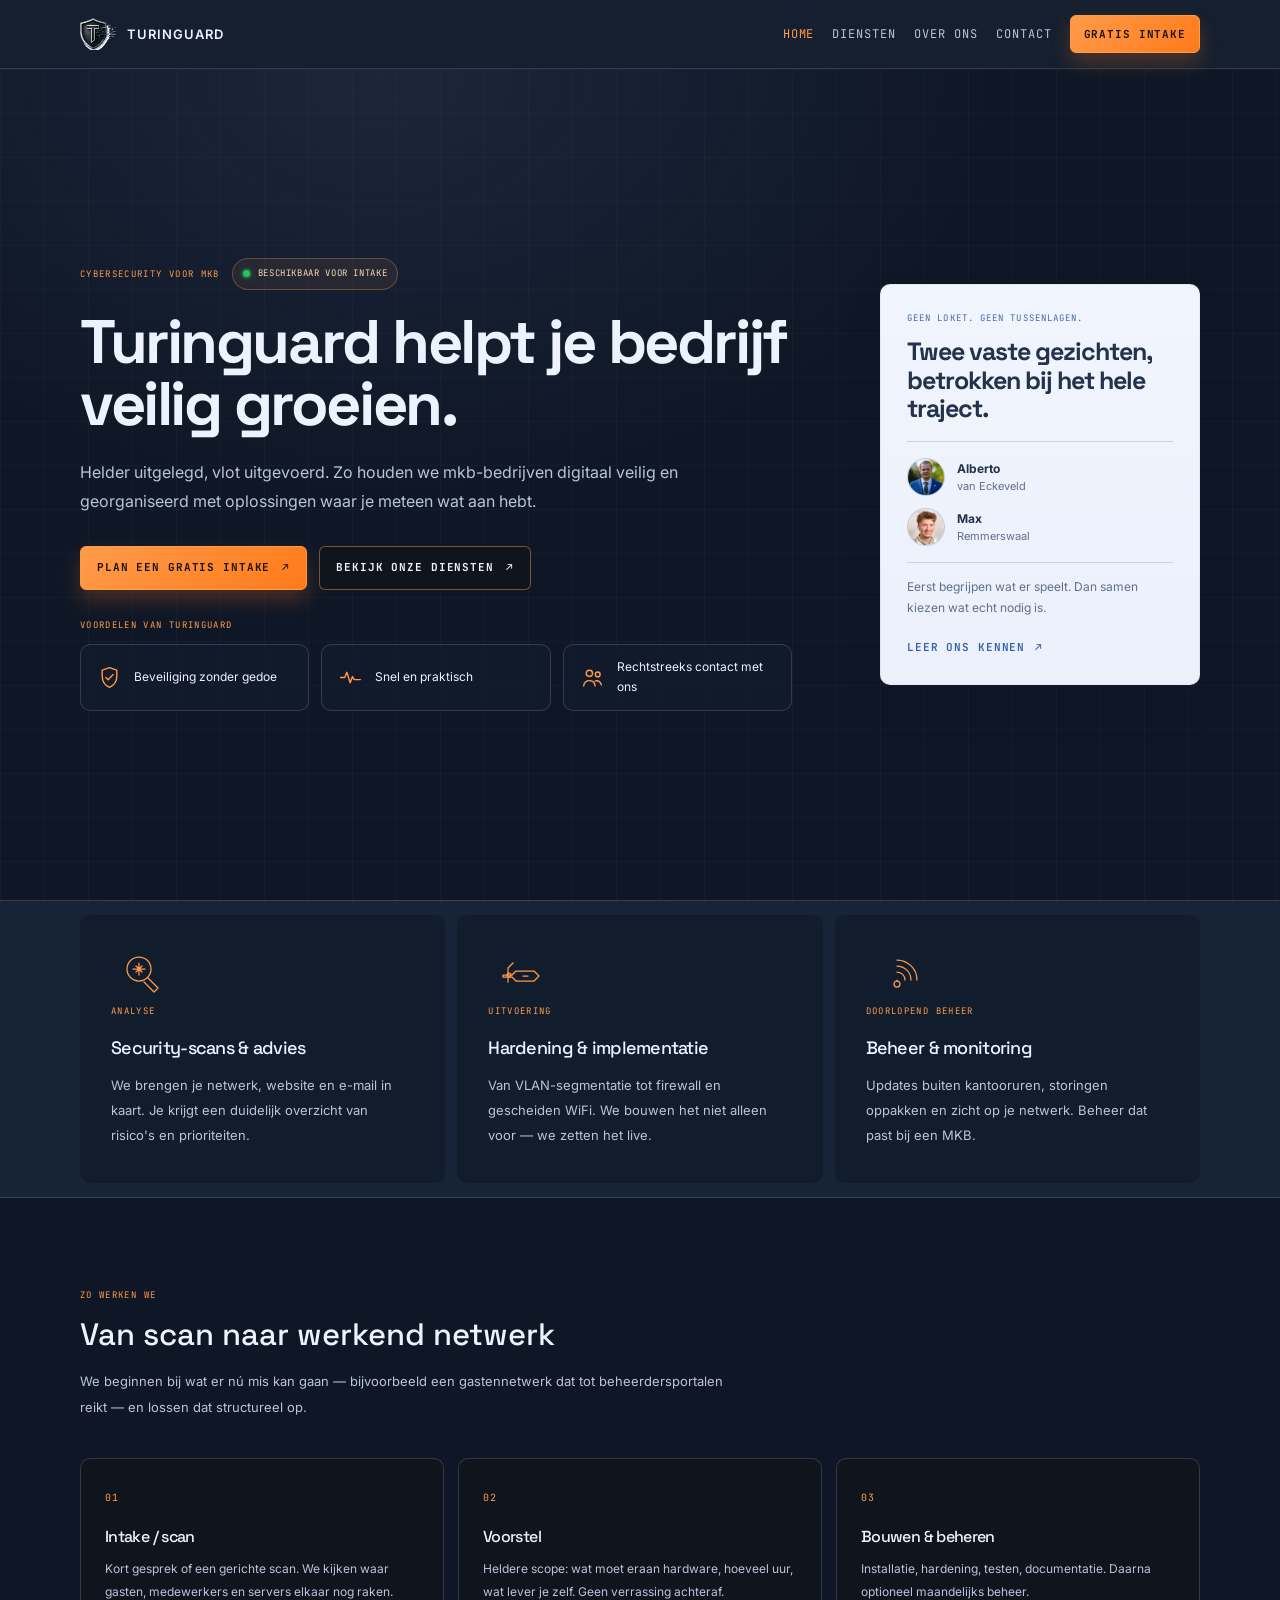
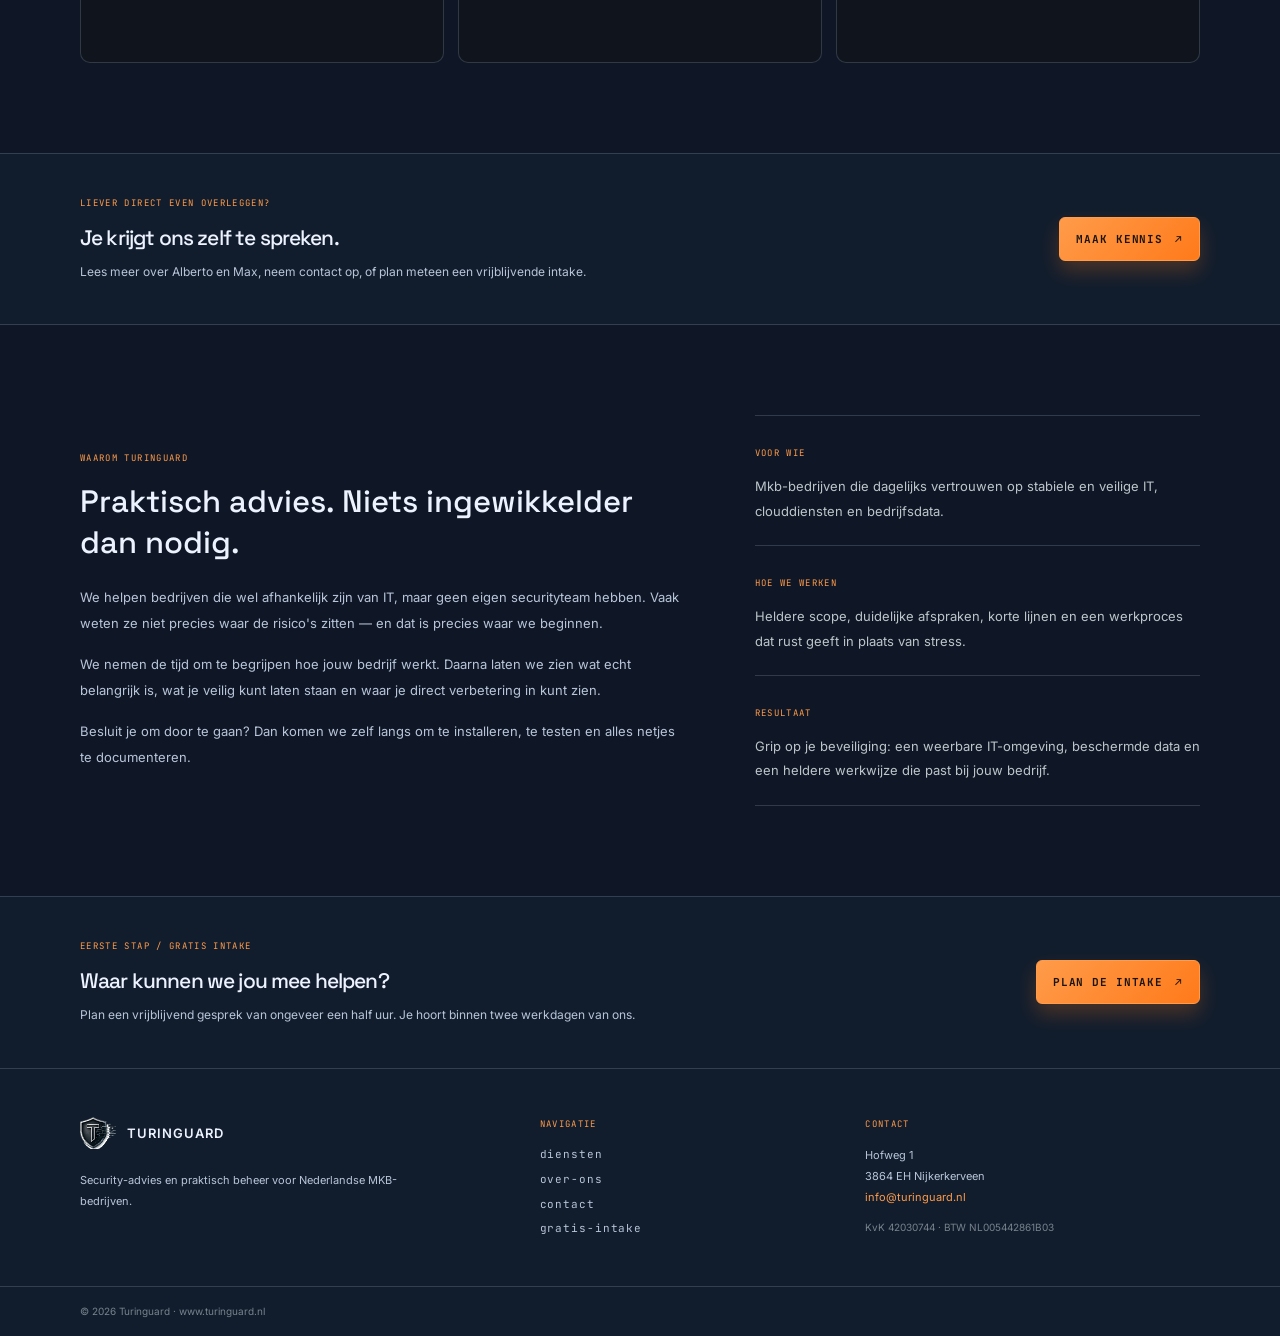
==== commit b3df1386: "Updated Footer" ====
--- a/index.html
+++ b/index.html
@@ -164,7 +164,7 @@
     <footer class="site-footer">
       <div class="wrap footer-grid">
         <div><a class="brand" href="index.html"><img src="logo.png" alt="" width="36" height="32" loading="lazy" decoding="async"><span>TURINGUARD</span></a><p class="footer-intro">Security-advies en praktisch beheer voor Nederlandse MKB-bedrijven.</p></div>
-        <div><p class="eyebrow">navigatie</p><ul class="footer-links"><li><a href="diensten.html">/diensten</a></li><li><a href="over-ons.html">/over-ons</a></li><li><a href="contact.html">/contact</a></li><li><a href="intake.html">/gratis-intake</a></li></ul></div>
+        <div><p class="eyebrow">navigatie</p><ul class="footer-links"><li><a href="diensten.html">diensten</a></li><li><a href="over-ons.html">over-ons</a></li><li><a href="contact.html">contact</a></li><li><a href="intake.html">gratis-intake</a></li></ul></div>
         <div><p class="eyebrow">contact</p><p class="footer-contact">Hofweg 1<br>3864 EH Nijkerkerveen<br><a href="mailto:info@turinguard.nl">info@turinguard.nl</a></p><p class="legal">KvK 42030744 · BTW NL005442861B03</p></div>
       </div>
       <div class="footer-bottom"><p class="wrap">© 2026 Turinguard · www.turinguard.nl</p></div>
